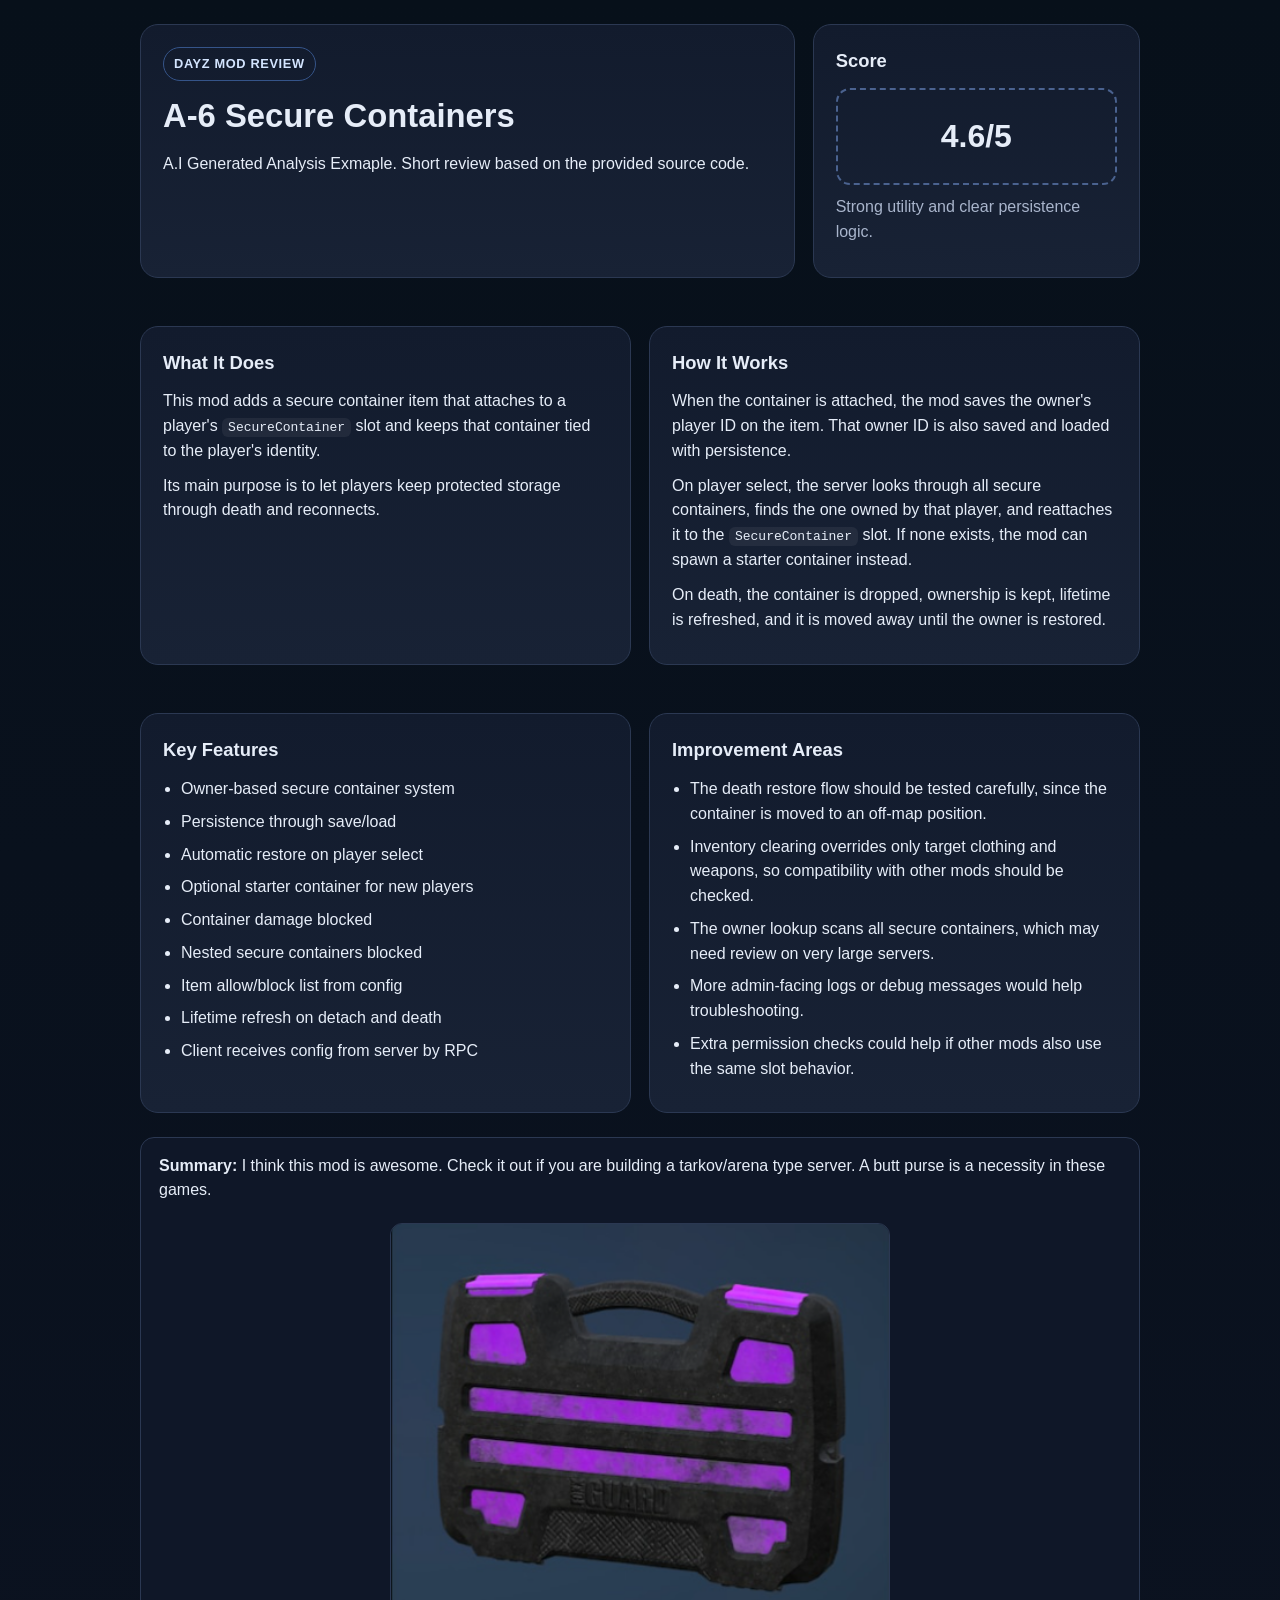
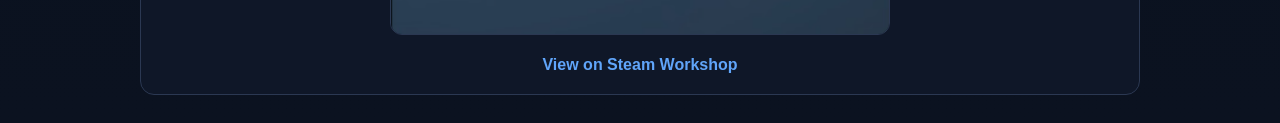
==== a6_secure_containers_short_review.html @ 2fc7b8c6 "a6_secure_containers_short_review" ====
<!DOCTYPE html>
<html lang="en">
<head>
  <meta charset="UTF-8" />
  <meta name="viewport" content="width=device-width, initial-scale=1.0" />
  <title>A-6 Secure Containers Review</title>
  <style>
    :root{
      --bg:#0b1220;
      --panel:#121b2d;
      --panel2:#182235;
      --text:#e6edf8;
      --muted:#a9b5cc;
      --border:#2b3852;
      --max:1000px;
    }
    *{box-sizing:border-box}
    body{
      margin:0;
      font-family:Arial,Helvetica,sans-serif;
      background:linear-gradient(180deg,#07101a 0%,#0b1220 100%);
      color:var(--text);
      line-height:1.55;
    }
    .wrap{width:min(calc(100% - 32px),var(--max));margin:0 auto}
    .hero,.section{padding:24px 0}
    .hero-card,.card{
      background:linear-gradient(180deg,var(--panel),var(--panel2));
      border:1px solid var(--border);
      border-radius:18px;
      padding:22px;
    }
    .hero-grid,.grid{display:grid;grid-template-columns:2fr 1fr;gap:18px}
    .grid{grid-template-columns:1fr 1fr}
    h1{margin:0 0 10px;font-size:2.05rem}
    h2{margin:0 0 12px;font-size:1.15rem}
    p{margin:0 0 10px}
    ul{margin:0;padding-left:18px}
    li{margin:0 0 8px}
    code{background:rgba(255,255,255,.06);padding:2px 6px;border-radius:6px}
    .eyebrow{
      display:inline-block;
      margin-bottom:10px;
      padding:6px 10px;
      border:1px solid #355489;
      border-radius:999px;
      color:#d4e5ff;
      font-size:.8rem;
      font-weight:700;
      letter-spacing:.05em;
      text-transform:uppercase;
    }
    .muted{color:var(--muted)}
    .score{
      border:2px dashed #4a628f;
      border-radius:14px;
      padding:22px 12px;
      text-align:center;
      font-size:2rem;
      font-weight:700;
      margin-top:12px;
    }
    .footer{padding:0 0 28px}
    .footer-card{
      background:#0f1728;
      border:1px solid var(--border);
      border-radius:14px;
      padding:16px 18px;
    }
    @media (max-width:860px){
      .hero-grid,.grid{grid-template-columns:1fr}
    }
  </style>
</head>
<body>
  <header class="hero">
    <div class="wrap">
      <div class="hero-grid">
        <section class="hero-card">
          <div class="eyebrow">DayZ Mod Review</div>
          <h1>A-6 Secure Containers</h1>
          <p>A.I Generated Analysis Exmaple. Short review based on the provided source code.</p>
        </section>
        <aside class="hero-card">
          <h2>Score</h2>
          <div class="score">4.6/5</div>
          <p class="muted" style="margin-top:10px">Strong utility and clear persistence logic.</p>
        </aside>
      </div>
    </div>
  </header>

  <main class="wrap">
    <section class="section">
      <div class="grid">
        <article class="card">
          <h2>What It Does</h2>
          <p>This mod adds a secure container item that attaches to a player's <code>SecureContainer</code> slot and keeps that container tied to the player's identity.</p>
          <p>Its main purpose is to let players keep protected storage through death and reconnects.</p>
        </article>

        <article class="card">
          <h2>How It Works</h2>
          <p>When the container is attached, the mod saves the owner's player ID on the item. That owner ID is also saved and loaded with persistence.</p>
          <p>On player select, the server looks through all secure containers, finds the one owned by that player, and reattaches it to the <code>SecureContainer</code> slot. If none exists, the mod can spawn a starter container instead.</p>
          <p>On death, the container is dropped, ownership is kept, lifetime is refreshed, and it is moved away until the owner is restored.</p>
        </article>
      </div>
    </section>

    <section class="section">
      <div class="grid">
        <article class="card">
          <h2>Key Features</h2>
          <ul>
            <li>Owner-based secure container system</li>
            <li>Persistence through save/load</li>
            <li>Automatic restore on player select</li>
            <li>Optional starter container for new players</li>
            <li>Container damage blocked</li>
            <li>Nested secure containers blocked</li>
            <li>Item allow/block list from config</li>
            <li>Lifetime refresh on detach and death</li>
            <li>Client receives config from server by RPC</li>
          </ul>
        </article>

        <article class="card">
          <h2>Improvement Areas</h2>
          <ul>
            <li>The death restore flow should be tested carefully, since the container is moved to an off-map position.</li>
            <li>Inventory clearing overrides only target clothing and weapons, so compatibility with other mods should be checked.</li>
            <li>The owner lookup scans all secure containers, which may need review on very large servers.</li>
            <li>More admin-facing logs or debug messages would help troubleshooting.</li>
            <li>Extra permission checks could help if other mods also use the same slot behavior.</li>
          </ul>
        </article>
      </div>
    </section>

    <section class="footer">
  <div class="footer-card">

    <strong>Summary:</strong>
     I think this mod is awesome. Check it out if you are building a tarkov/arena type server. A butt purse is a necessity in these games.

    <!-- Steam Link + Image -->
    <div style="margin-top:20px; text-align:center;">

      <a href="https://steamcommunity.com/sharedfiles/filedetails/?id=3123910249&searchtext=secure" target="_blank" style="text-decoration:none;">

        <img src="img/a6securecontainers.png" 
             alt="Secure Containers Mod"
             style="width:100%; max-width:500px; border-radius:12px; border:1px solid #2b3852; margin-bottom:10px;">

        <div style="font-weight:700; color:#60a5fa;">
          View on Steam Workshop
        </div>

      </a>

    </div>

  </div>
</section>
  </main>
</body>
</html>
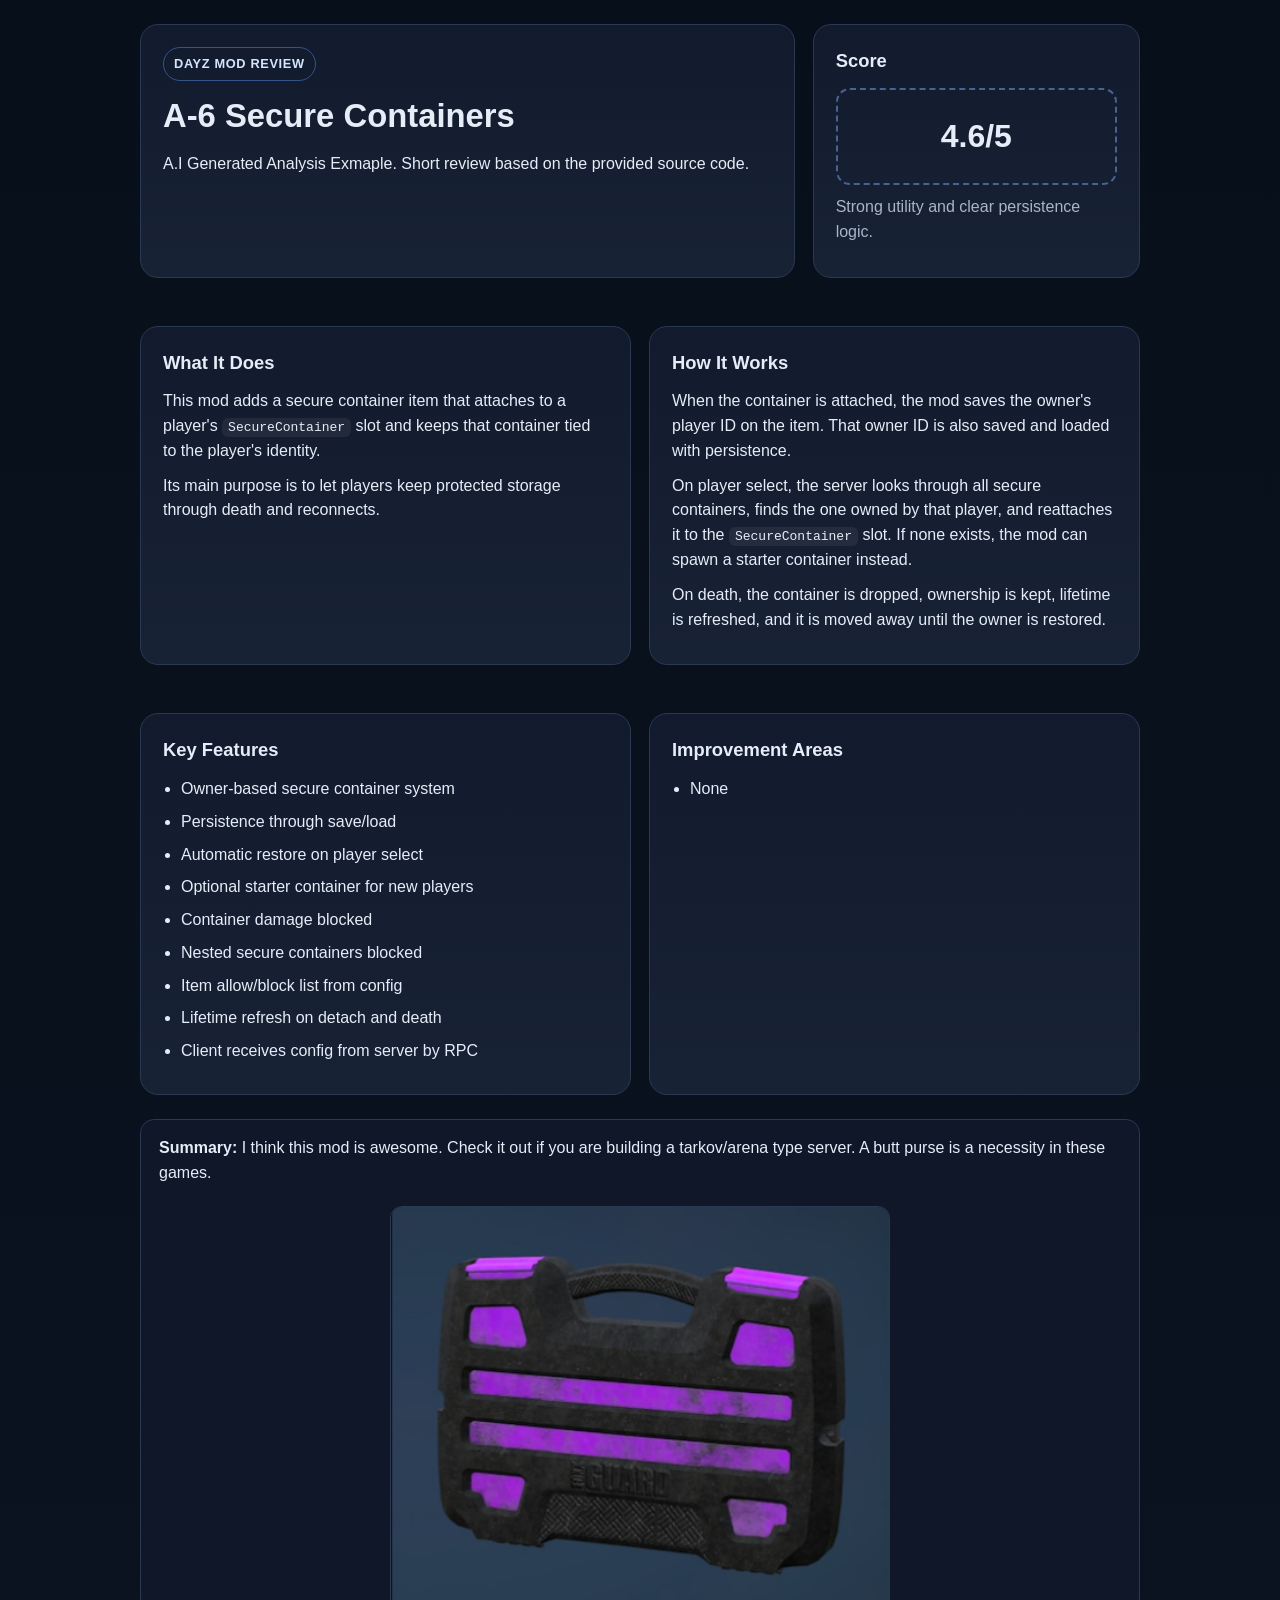
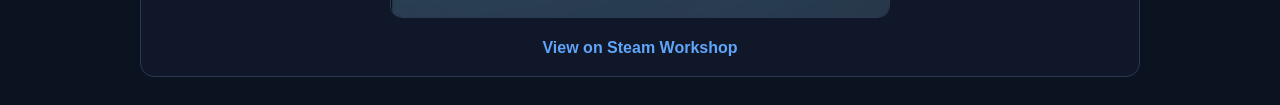
==== commit a4ba173f: "Update a6_secure_containers_short_review.html" ====
--- a/a6_secure_containers_short_review.html
+++ b/a6_secure_containers_short_review.html
@@ -128,11 +128,8 @@
         <article class="card">
           <h2>Improvement Areas</h2>
           <ul>
-            <li>The death restore flow should be tested carefully, since the container is moved to an off-map position.</li>
-            <li>Inventory clearing overrides only target clothing and weapons, so compatibility with other mods should be checked.</li>
-            <li>The owner lookup scans all secure containers, which may need review on very large servers.</li>
-            <li>More admin-facing logs or debug messages would help troubleshooting.</li>
-            <li>Extra permission checks could help if other mods also use the same slot behavior.</li>
+            <li>None</li>
+            
           </ul>
         </article>
       </div>
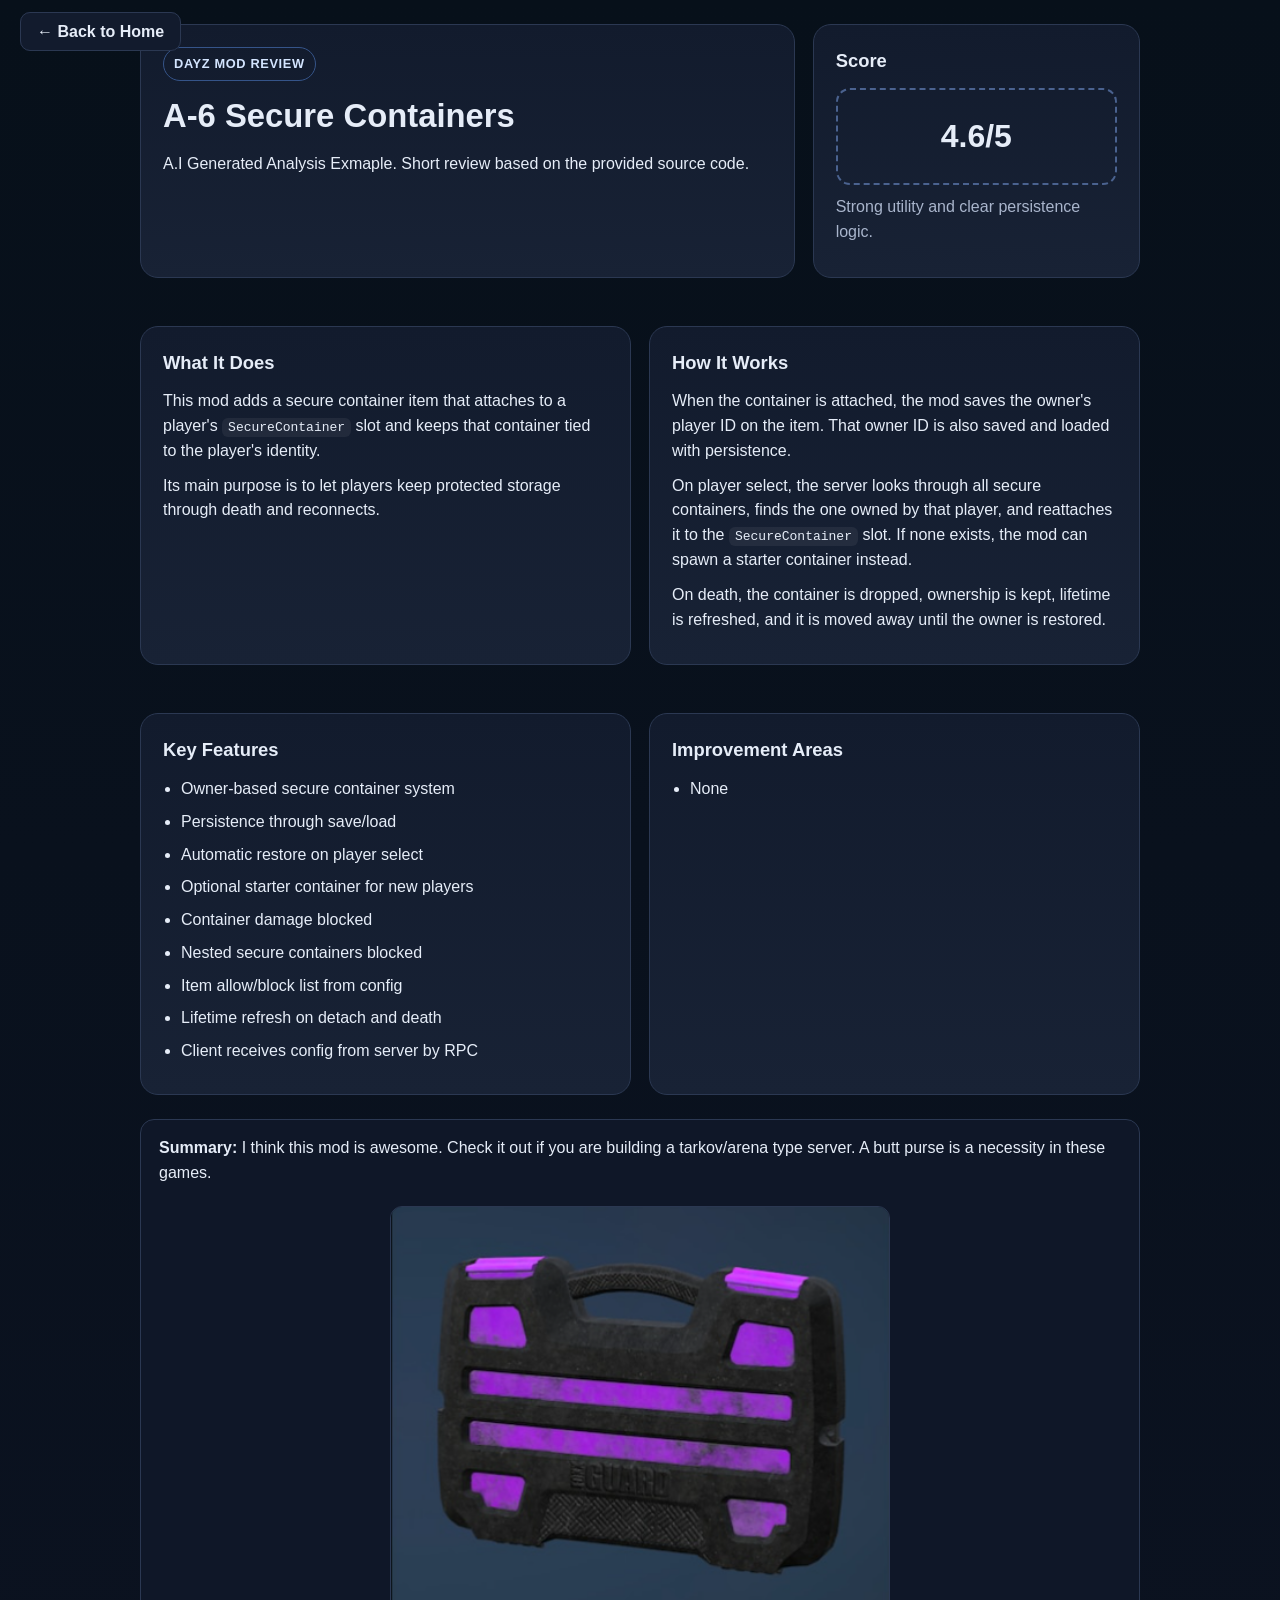
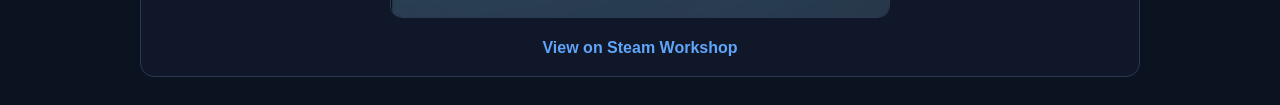
==== commit d95da497: "Update a6_secure_containers_short_review.html" ====
--- a/a6_secure_containers_short_review.html
+++ b/a6_secure_containers_short_review.html
@@ -73,6 +73,20 @@
   </style>
 </head>
 <body>
+  <div style="position:fixed; top:20px; left:20px; z-index:999;">
+  <a href="index.html" 
+     style="
+        background:#121b2d;
+        color:#e6edf8;
+        padding:10px 16px;
+        border-radius:10px;
+        border:1px solid #2b3852;
+        text-decoration:none;
+        font-weight:600;
+     ">
+     ← Back to Home
+  </a>
+</div>
   <header class="hero">
     <div class="wrap">
       <div class="hero-grid">
